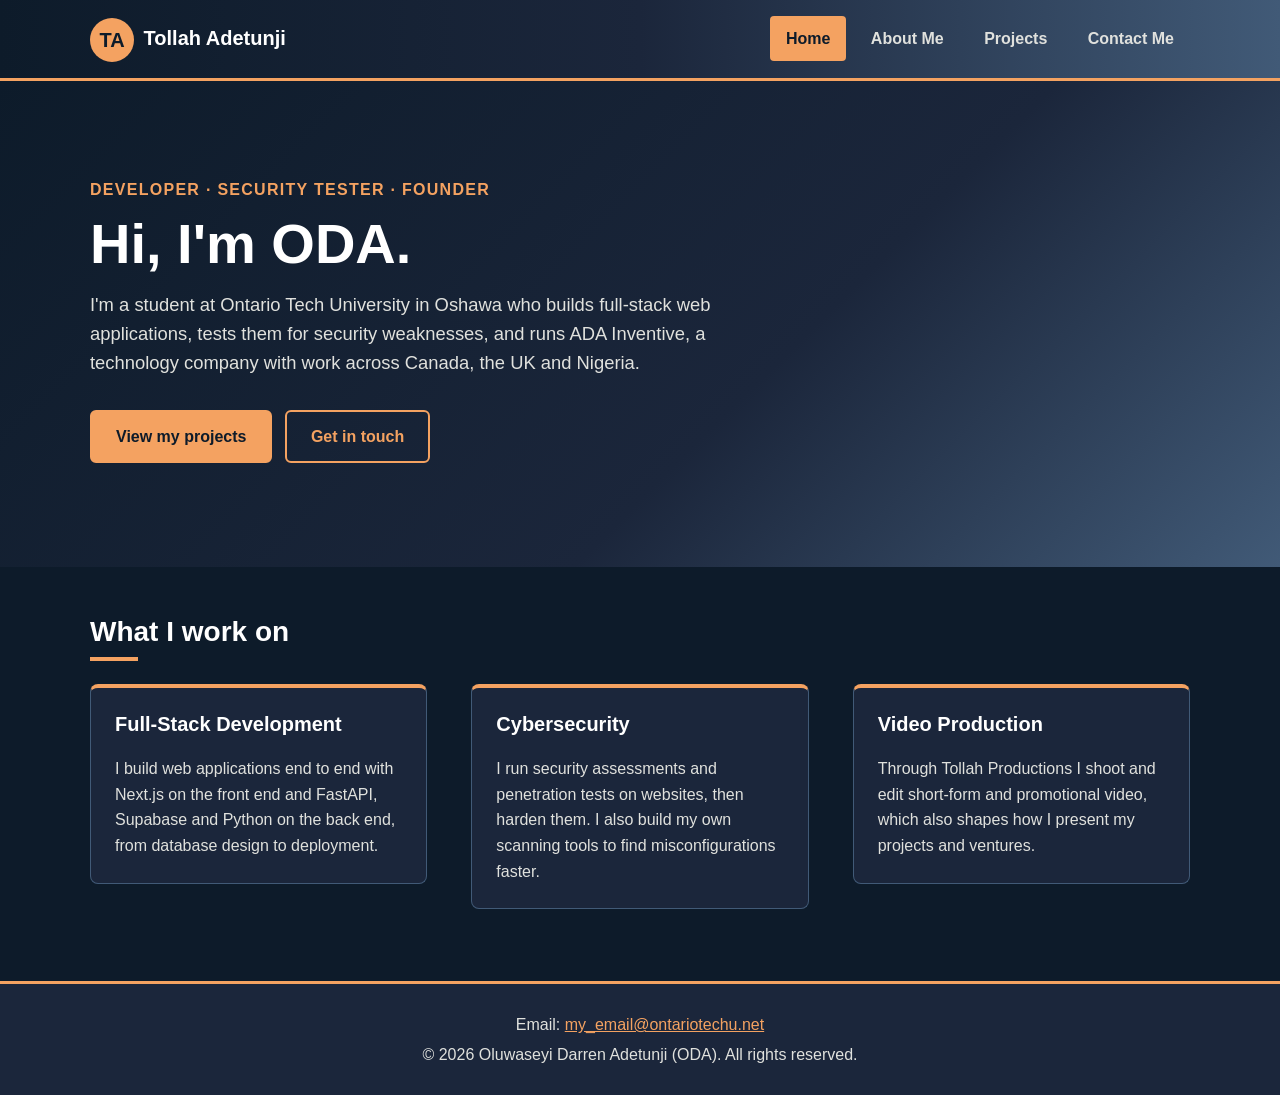
==== index.html @ a8332858 "commit of my web and script assign" ====
<!DOCTYPE html>
<html lang="en">
<head>
  <meta charset="utf-8">
  <meta name="viewport" content="width=device-width, initial-scale=1">
  <meta name="description" content="Portfolio of Oluwaseyi Darren Adetunji (Tollah), Ontario Tech University student, full-stack developer, security tester and founder of ADA Inventive.">
  <title>Home | ODA Adetunji Portfolio</title>
  <link rel="stylesheet" href="css/style.css">
  <link rel="stylesheet" href="css/mobile.css">
  <link rel="stylesheet" href="css/tablet.css">
  <link rel="stylesheet" href="css/laptop.css">
</head>
<body>
  <a class="skip-link" href="#main">Skip to main content</a>

  <header class="site-header">
    <div class="container clearfix">
      <a class="brand" href="index.html"><span class="brand-mark" aria-hidden="true">TA</span>Tollah Adetunji</a>
      <nav aria-label="Main navigation">
        <ul class="nav-list clearfix">
          <li><a href="index.html" aria-current="page">Home</a></li>
          <li><a href="about.html">About Me</a></li>
          <li><a href="projects.html">Projects</a></li>
          <li><a href="contact.html">Contact Me</a></li>
        </ul>
      </nav>
    </div>
  </header>

  <main id="main">
    <section class="hero" aria-labelledby="hero-title">
      <div class="container">
        <p class="eyebrow">Developer &middot; Security Tester &middot; Founder</p>
        <h1 id="hero-title">Hi, I'm ODA.</h1>
        <p class="lead">I'm a student at Ontario Tech University in Oshawa who builds full-stack web applications, tests them for security weaknesses, and runs ADA Inventive, a technology company with work across Canada, the UK and Nigeria.</p>
        <p class="hero-actions">
          <a class="button" href="projects.html">View my projects</a>
          <a class="button button-outline" href="contact.html">Get in touch</a>
        </p>
      </div>
    </section>

    <section class="section" aria-labelledby="focus-title">
      <div class="container">
        <h2 id="focus-title">What I work on</h2>
        <div class="card-list clearfix">
          <article class="card">
            <h3>Full-Stack Development</h3>
            <p>I build web applications end to end with Next.js on the front end and FastAPI, Supabase and Python on the back end, from database design to deployment.</p>
          </article>
          <article class="card">
            <h3>Cybersecurity</h3>
            <p>I run security assessments and penetration tests on websites, then harden them. I also build my own scanning tools to find misconfigurations faster.</p>
          </article>
          <article class="card">
            <h3>Video Production</h3>
            <p>Through Tollah Productions I shoot and edit short-form and promotional video, which also shapes how I present my projects and ventures.</p>
          </article>
        </div>
      </div>
    </section>
  </main>

  <footer class="site-footer">
    <div class="container">
      <p>Email: <a href="mailto:oluwaseyi.adetunji@ontariotechu.net">my_email@ontariotechu.net</a></p>
      <p>&copy; 2026 Oluwaseyi Darren Adetunji (ODA). All rights reserved.</p>
    </div>
  </footer>
</body>
</html>
---- css/style.css ----
*,
*::before,
*::after {
  box-sizing: border-box;
}

html {
  font-size: 100%;
}

body {
  margin: 0;
  background-color: #0D1B2A;
  color: #E0E1DD;
  font-family: "Segoe UI", Roboto, Helvetica, Arial, sans-serif;
  line-height: 1.6;
}

img,
video {
  display: block;
  max-width: 100%;
  height: auto;
}

h1,
h2,
h3 {
  line-height: 1.2;
  color: #FFFFFF;
}

h2 {
  font-size: 1.75rem;
  margin-top: 0;
}


h2::after {
  content: "";
  display: block;
  width: 3rem;
  height: 4px;
  margin-top: 0.5rem;
  background-color: #F4A261;
}

a {
  color: #F4A261;
}

a:hover,
a:focus {
  color: #FFFFFF;
}


a:focus,
button:focus,
input:focus,
textarea:focus {
  outline: 3px solid #F4A261;
  outline-offset: 2px;
}


.container {
  width: 90%;
  max-width: 1100px;
  margin: 0 auto;
}


.clearfix::after {
  content: "";
  display: table;
  clear: both;
}


.visually-hidden {
  position: absolute;
  width: 1px;
  height: 1px;
  margin: -1px;
  padding: 0;
  overflow: hidden;
  clip: rect(0 0 0 0);
  border: 0;
  white-space: nowrap;
}


.skip-link {
  position: absolute;
  top: 0;
  left: -9999px;
  z-index: 100;
  padding: 0.5rem 1rem;
  background-color: #F4A261;
  color: #0D1B2A;
  font-weight: 700;
}

.skip-link:focus {
  left: 1rem;
  top: 1rem;
  color: #0D1B2A;
}


.site-header {
  background-color: #1B263B;
  background-image: linear-gradient(to right, #0D1B2A, #1B263B 50%, #415A77);
  border-bottom: 3px solid #F4A261;
  padding: 1rem 0;
}

.brand {
  color: #FFFFFF;
  font-size: 1.25rem;
  font-weight: 700;
  line-height: 2.75rem;
  text-decoration: none;
}


.brand-mark {
  display: inline-block;
  width: 2.75rem;
  height: 2.75rem;
  margin-right: 0.6rem;
  border-radius: 50%;
  background-color: #F4A261;
  color: #0D1B2A;
  line-height: 2.75rem;
  text-align: center;
  vertical-align: middle;
}

.nav-list {
  list-style: none;
  margin: 0;
  padding: 0;
}

.nav-list a {
  display: block;
  padding: 0.6rem 1rem;
  border-radius: 4px;
  color: #E0E1DD;
  font-weight: 600;
  text-decoration: none;
}

.nav-list a:hover,
.nav-list a:focus {
  background-color: #415A77;
  color: #FFFFFF;
}

/* Highlight the current page in the menu */
.nav-list a[aria-current="page"] {
  background-color: #F4A261;
  color: #0D1B2A;
}


.hero,
.page-banner {
  background-color: #1B263B;
  background-image: linear-gradient(135deg, #0D1B2A 0%, #1B263B 60%, #415A77 100%);
}

.hero {
  padding: 4rem 0;
}

.page-banner {
  padding: 2.5rem 0;
}

.hero h1,
.page-banner h1 {
  margin: 0 0 0.75rem;
  font-size: 2.75rem;
}

.eyebrow {
  margin: 0 0 0.5rem;
  color: #F4A261;
  font-weight: 700;
  letter-spacing: 0.08em;
  text-transform: uppercase;
}

.lead {
  margin: 0;
  font-size: 1.15rem;
}

.hero-actions {
  margin: 2rem 0 0;
}


.button {
  display: inline-block;
  margin: 0 0.5rem 0.5rem 0;
  padding: 0.75rem 1.5rem;
  border: 2px solid #F4A261;
  border-radius: 6px;
  background-color: #F4A261;
  color: #0D1B2A;
  font-family: inherit;
  font-size: 1rem;
  font-weight: 700;
  text-decoration: none;
  cursor: pointer;
}

.button:hover,
.button:focus {
  border-color: #E0E1DD;
  background-color: #E0E1DD;
  color: #0D1B2A;
}

.button-outline {
  background-color: transparent;
  color: #F4A261;
}


.section {
  padding: 3rem 0;
}


.card {
  float: left;
  width: 100%;
  margin-bottom: 1.5rem;
  padding: 1.5rem;
  border: 1px solid #415A77;
  border-top: 4px solid #F4A261;
  border-radius: 8px;
  background-color: #1B263B;
}

.card h3 {
  margin-top: 0;
  font-size: 1.25rem;
}

.card p {
  margin-bottom: 0;
}

.tags {
  margin: 0;
  color: #A9B8CC;
  font-size: 0.9rem;
  font-weight: 600;
}


.about-photo {
  margin: 0 0 1.5rem;
}

.about-photo img {
  width: 100%;
  border: 4px solid #F4A261;
  border-radius: 8px;
}

figcaption {
  margin-top: 0.5rem;
  color: #A9B8CC;
  font-size: 0.9rem;
  text-align: center;
}

.about-text h3 {
  margin-top: 2rem;
}

.fact-list {
  padding-left: 1.25rem;
}

.fact-list li {
  margin-bottom: 0.4rem;
}

.section-video {
  background-color: #1B263B;
}

.video-wrap {
  margin: 1.5rem auto 0;
}

.video-wrap video {
  width: 100%;
  border: 3px solid #415A77;
  border-radius: 8px;
  background-color: #0D1B2A;
}


.form-panel {
  padding: 2rem;
  border: 1px solid #415A77;
  border-radius: 8px;
  background-color: #1B263B;
  background-image: linear-gradient(160deg, #1B263B 0%, #0D1B2A 100%);
}

.form-row {
  margin-bottom: 1.25rem;
}

label {
  display: block;
  margin-bottom: 0.4rem;
  font-weight: 600;
}

.hint {
  display: block;
  margin-top: 0.3rem;
  color: #A9B8CC;
  font-size: 0.875rem;
}

input,
textarea {
  display: block;
  width: 100%;
  padding: 0.75rem;
  border: 2px solid #415A77;
  border-radius: 6px;
  background-color: #0D1B2A;
  color: #E0E1DD;
  font-family: inherit;
  font-size: 1rem;
}

textarea {
  resize: vertical;
}


input:focus:invalid,
textarea:focus:invalid {
  border-color: #E76F51;
}

input:valid,
textarea:valid {
  border-color: #8FBF9F;
}

.contact-aside {
  padding: 1.5rem 0;
}


.site-footer {
  padding: 1.5rem 0;
  border-top: 3px solid #F4A261;
  background-color: #1B263B;
  text-align: center;
}

.site-footer p {
  margin: 0.25rem 0;
}
---- css/mobile.css ----
@media screen and (max-width: 599px) {

  html {
    font-size: 93.75%;
  }


  .brand {
    display: block;
    margin-bottom: 0.75rem;
    text-align: center;
  }


  .nav-list li {
    float: left;
    width: 50%;
    padding: 0.2rem;
  }

  .nav-list a {
    text-align: center;
  }

  .hero {
    padding: 2.5rem 0;
  }

  .hero h1,
  .page-banner h1 {
    font-size: 2rem;
  }

  h2 {
    font-size: 1.5rem;
  }


  .button {
    display: block;
    width: 100%;
    margin: 0 0 0.75rem;
    text-align: center;
  }


  .card {
    float: none;
    width: 100%;
  }

  .about-photo {
    width: 80%;
    margin: 0 auto 1.5rem;
  }

  .form-panel {
    padding: 1.25rem;
  }
}
---- css/tablet.css ----
@media screen and (min-width: 600px) and (max-width: 1023px) {

  .brand {
    display: block;
    margin-bottom: 0.75rem;
    text-align: center;
  }

  .nav-list {
    text-align: center;
  }

  .nav-list li {
    display: inline-block;
  }

  .hero h1,
  .page-banner h1 {
    font-size: 2.5rem;
  }

  .hero .lead {
    width: 85%;
  }


  .card {
    float: left;
    width: 48%;
    margin-right: 4%;
  }


  .card:nth-child(2n) {
    margin-right: 0;
  }


  .card:nth-child(2n+1) {
    clear: left;
  }

  .about-photo {
    float: left;
    width: 40%;
    margin: 0 4% 1.5rem 0;
  }


  .about-text {
    overflow: hidden;
  }

  .video-wrap {
    width: 90%;
  }


  .form-panel,
  .contact-aside {
    width: 85%;
    margin: 0 auto;
  }
}
---- css/laptop.css ----
@media screen and (min-width: 1024px) {


  .brand {
    float: left;
  }

  .site-header nav {
    float: right;
  }

  .nav-list li {
    display: inline-block;
    margin-left: 0.25rem;
  }

  .hero {
    padding: 6rem 0;
  }

  .hero h1 {
    font-size: 3.5rem;
  }

  .page-banner h1 {
    font-size: 3rem;
  }


  .hero .lead {
    width: 60%;
  }


  .card {
    float: left;
    width: 30.6667%;
    margin-right: 4%;
  }

  .card:nth-child(3n) {
    margin-right: 0;
  }

  .card:nth-child(3n+1) {
    clear: left;
  }


  .about-photo {
    float: left;
    width: 32%;
    margin: 0 5% 1.5rem 0;
  }

  .about-text {
    overflow: hidden;
  }

  .video-wrap {
    width: 75%;
  }


  .form-panel {
    float: left;
    width: 60%;
  }

  .contact-aside {
    float: right;
    width: 34%;
    padding-top: 0;
  }
}
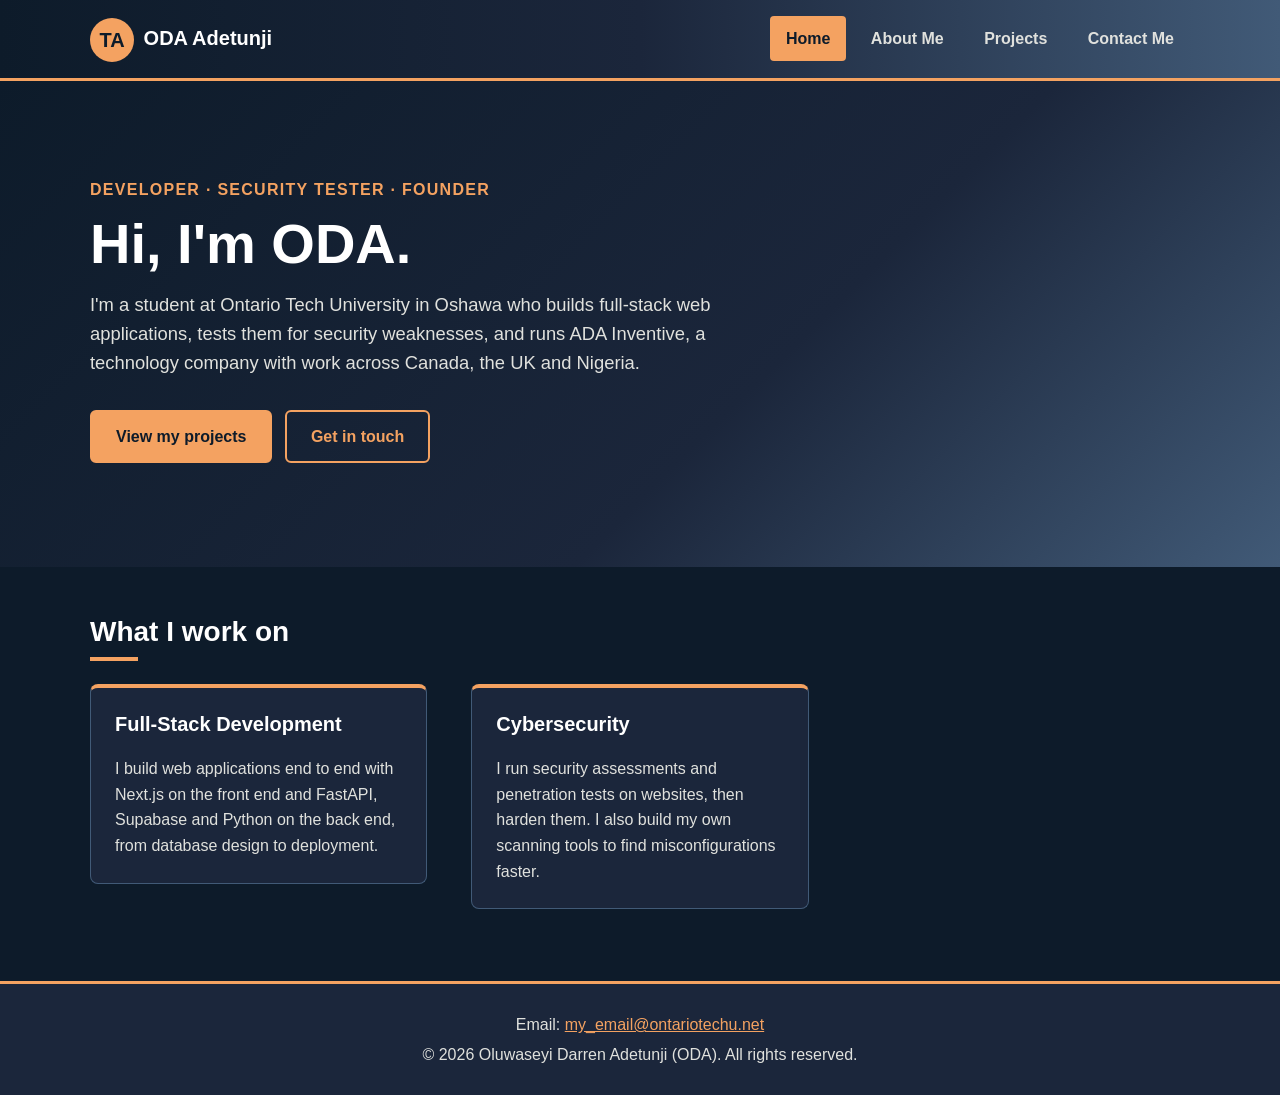
==== commit e7be69a7: "removed mention of tollah (stuck with ODA)" ====
--- a/index.html
+++ b/index.html
@@ -3,7 +3,7 @@
 <head>
   <meta charset="utf-8">
   <meta name="viewport" content="width=device-width, initial-scale=1">
-  <meta name="description" content="Portfolio of Oluwaseyi Darren Adetunji (Tollah), Ontario Tech University student, full-stack developer, security tester and founder of ADA Inventive.">
+  <meta name="description" content="Portfolio of Oluwaseyi Darren Adetunji (ODA), Ontario Tech University student, full-stack developer, security tester and founder of ADA Inventive.">
   <title>Home | ODA Adetunji Portfolio</title>
   <link rel="stylesheet" href="css/style.css">
   <link rel="stylesheet" href="css/mobile.css">
@@ -15,7 +15,7 @@
 
   <header class="site-header">
     <div class="container clearfix">
-      <a class="brand" href="index.html"><span class="brand-mark" aria-hidden="true">TA</span>Tollah Adetunji</a>
+      <a class="brand" href="index.html"><span class="brand-mark" aria-hidden="true">TA</span>ODA Adetunji</a>
       <nav aria-label="Main navigation">
         <ul class="nav-list clearfix">
           <li><a href="index.html" aria-current="page">Home</a></li>
@@ -52,10 +52,6 @@
             <h3>Cybersecurity</h3>
             <p>I run security assessments and penetration tests on websites, then harden them. I also build my own scanning tools to find misconfigurations faster.</p>
           </article>
-          <article class="card">
-            <h3>Video Production</h3>
-            <p>Through Tollah Productions I shoot and edit short-form and promotional video, which also shapes how I present my projects and ventures.</p>
-          </article>
         </div>
       </div>
     </section>
